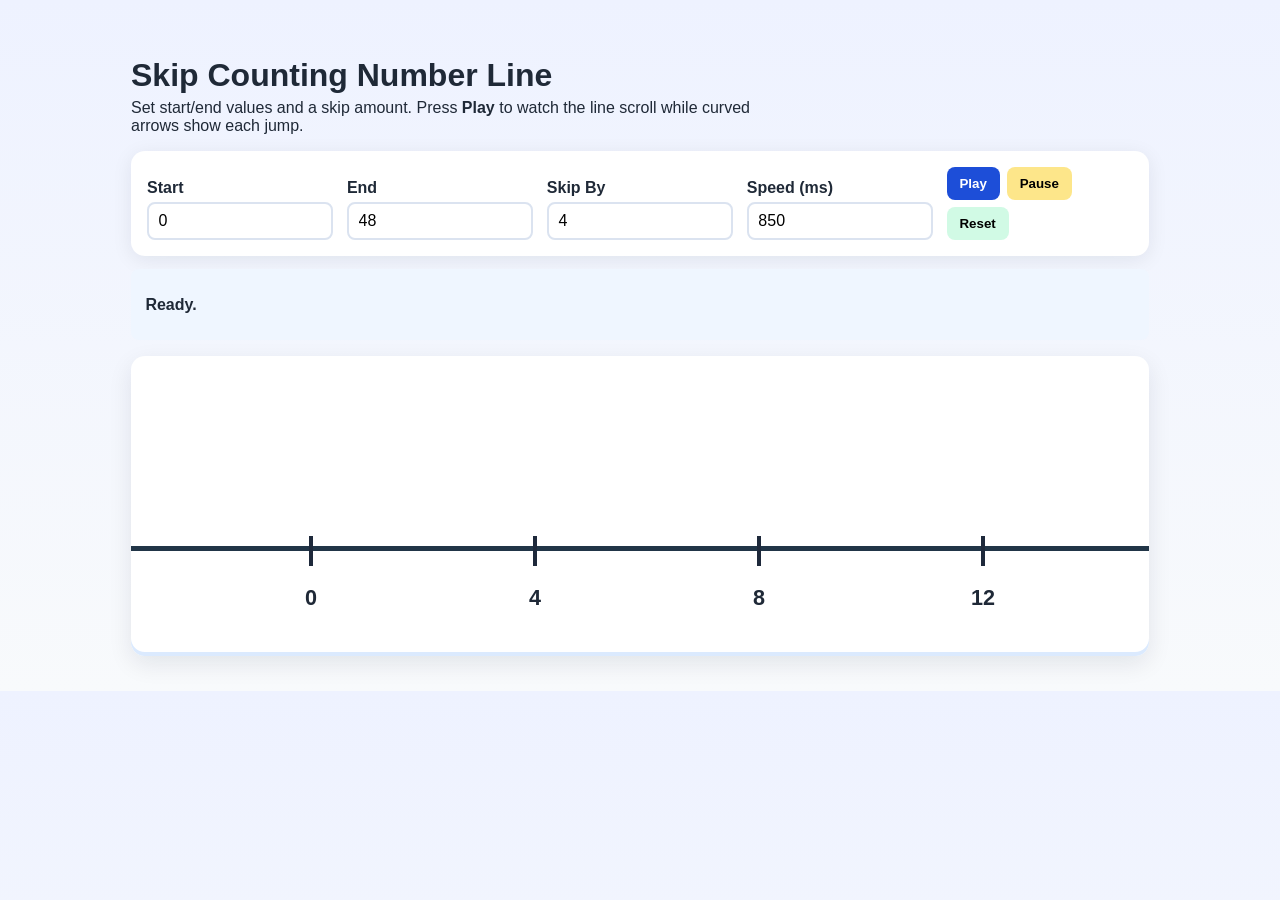
==== index.html @ 838792ab "Build interactive skip-counting number line demo" ====
<!DOCTYPE html>
<html lang="en">
  <head>
    <meta charset="UTF-8" />
    <meta name="viewport" content="width=device-width, initial-scale=1.0" />
    <title>Skip Counting Number Line</title>
    <link rel="stylesheet" href="styles.css" />
  </head>
  <body>
    <main class="app">
      <h1>Skip Counting Number Line</h1>
      <p class="subtitle">
        Set start/end values and a skip amount. Press <strong>Play</strong> to watch the line scroll while curved arrows show each jump.
      </p>

      <form id="controls" class="controls" autocomplete="off">
        <label>
          Start
          <input type="number" id="start" value="0" step="1" />
        </label>
        <label>
          End
          <input type="number" id="end" value="48" step="1" />
        </label>
        <label>
          Skip By
          <input type="number" id="step" value="4" step="1" min="1" />
        </label>
        <label>
          Speed (ms)
          <input type="number" id="speed" value="850" step="50" min="150" />
        </label>
        <div class="actions">
          <button type="submit">Play</button>
          <button type="button" id="pause">Pause</button>
          <button type="button" id="reset">Reset</button>
        </div>
      </form>

      <section class="status-panel">
        <p id="status">Ready.</p>
      </section>

      <section id="viewport" class="viewport" aria-label="Animated number line">
        <div id="track" class="track"></div>
        <svg id="arrowLayer" class="arrow-layer" aria-hidden="true"></svg>
      </section>
    </main>

    <script src="script.js"></script>
  </body>
</html>
---- styles.css ----
:root {
  color-scheme: light;
  --bg: #f6f8ff;
  --panel: #ffffff;
  --line: #213547;
  --accent: #1d4ed8;
  --accent-soft: #93c5fd;
  --text: #1f2937;
}

* {
  box-sizing: border-box;
}

body {
  margin: 0;
  font-family: "Trebuchet MS", "Segoe UI", sans-serif;
  background: linear-gradient(180deg, #eef2ff, #f8fafc);
  color: var(--text);
}

.app {
  max-width: 1050px;
  margin: 1.2rem auto;
  padding: 1rem;
}

h1 {
  margin-bottom: 0.35rem;
}

.subtitle {
  margin-top: 0;
  max-width: 75ch;
}

.controls {
  display: grid;
  grid-template-columns: repeat(auto-fit, minmax(130px, 1fr));
  gap: 0.85rem;
  align-items: end;
  padding: 1rem;
  border-radius: 14px;
  background: var(--panel);
  box-shadow: 0 4px 20px rgba(15, 23, 42, 0.08);
}

.controls label {
  display: flex;
  flex-direction: column;
  gap: 0.3rem;
  font-weight: 600;
}

.controls input {
  border: 2px solid #dbe3f0;
  border-radius: 8px;
  padding: 0.5rem 0.6rem;
  font-size: 1rem;
}

.actions {
  display: flex;
  flex-wrap: wrap;
  gap: 0.45rem;
}

button {
  border: none;
  border-radius: 8px;
  padding: 0.55rem 0.8rem;
  font-weight: 700;
  cursor: pointer;
}

button[type="submit"] {
  background: var(--accent);
  color: white;
}

button#pause {
  background: #fde68a;
}

button#reset {
  background: #d1fae5;
}

.status-panel {
  margin-top: 0.85rem;
  padding: 0.65rem 0.9rem;
  border-radius: 8px;
  background: #eff6ff;
  font-weight: 600;
}

.viewport {
  position: relative;
  margin-top: 1rem;
  height: 300px;
  border-radius: 14px;
  overflow: hidden;
  background: var(--panel);
  box-shadow: inset 0 -4px 0 #dbeafe, 0 8px 24px rgba(15, 23, 42, 0.09);
}

.track {
  position: absolute;
  inset: 0;
}

.baseline {
  position: absolute;
  left: 0;
  right: 0;
  bottom: 105px;
  border-bottom: 5px solid var(--line);
}

.tick {
  position: absolute;
  bottom: 90px;
  width: 4px;
  height: 30px;
  background: #1e293b;
  transform: translateX(-50%);
}

.label {
  position: absolute;
  bottom: 45px;
  transform: translateX(-50%);
  font-size: 1.35rem;
  font-weight: 700;
}

.label.active {
  color: var(--accent);
}

.arrow-layer {
  position: absolute;
  inset: 0;
  pointer-events: none;
}

.skip-arrow {
  fill: none;
  stroke: var(--accent);
  stroke-width: 4;
  stroke-linecap: round;
  stroke-linejoin: round;
  marker-end: url(#arrowhead);
  opacity: 0.9;
  stroke-dasharray: 10 8;
  animation: draw 0.45s ease;
}

@keyframes draw {
  from {
    opacity: 0;
    stroke-dashoffset: 45;
  }
  to {
    opacity: 0.9;
    stroke-dashoffset: 0;
  }
}

.counter {
  position: absolute;
  right: 1rem;
  top: 1rem;
  background: #dbeafe;
  border-radius: 999px;
  padding: 0.35rem 0.8rem;
  font-weight: 700;
}
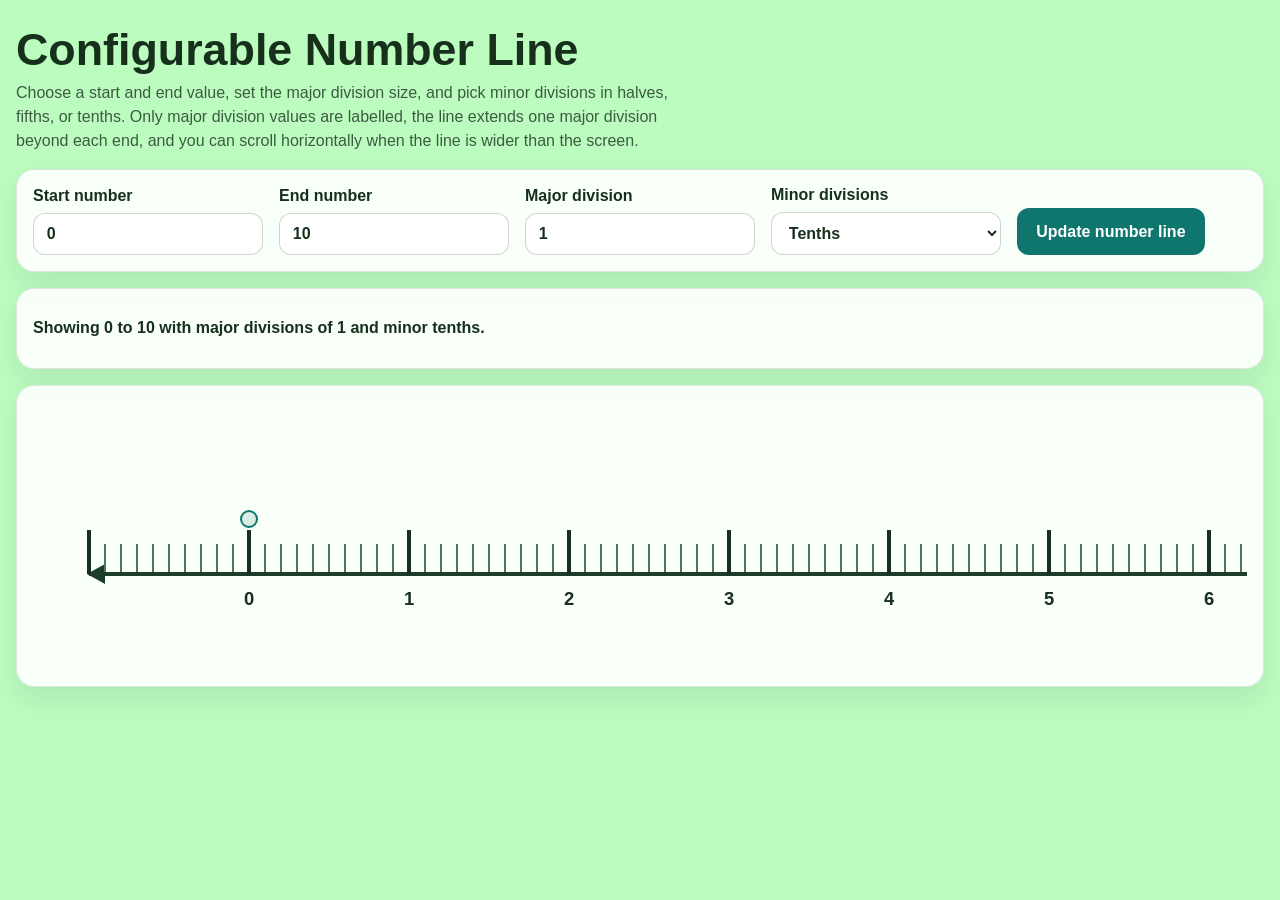
==== commit 87c3b56e: "Build configurable scrollable number line" ====
--- a/index.html
+++ b/index.html
@@ -3,47 +3,58 @@
   <head>
     <meta charset="UTF-8" />
     <meta name="viewport" content="width=device-width, initial-scale=1.0" />
-    <title>Skip Counting Number Line</title>
+    <title>Configurable Number Line</title>
     <link rel="stylesheet" href="styles.css" />
   </head>
   <body>
     <main class="app">
-      <h1>Skip Counting Number Line</h1>
-      <p class="subtitle">
-        Set start/end values and a skip amount. Press <strong>Play</strong> to watch the line scroll while curved arrows show each jump.
-      </p>
+      <header class="hero">
+        <h1>Configurable Number Line</h1>
+        <p class="subtitle">
+          Choose a start and end value, set the major division size, and pick minor divisions in halves,
+          fifths, or tenths. Only major division values are labelled, the line extends one major division
+          beyond each end, and you can scroll horizontally when the line is wider than the screen.
+        </p>
+      </header>
 
       <form id="controls" class="controls" autocomplete="off">
         <label>
-          Start
+          Start number
           <input type="number" id="start" value="0" step="1" />
         </label>
+
         <label>
-          End
-          <input type="number" id="end" value="48" step="1" />
+          End number
+          <input type="number" id="end" value="10" step="1" />
         </label>
+
         <label>
-          Skip By
-          <input type="number" id="step" value="4" step="1" min="1" />
+          Major division
+          <input type="number" id="majorStep" value="1" step="0.1" min="0.1" />
         </label>
+
         <label>
-          Speed (ms)
-          <input type="number" id="speed" value="850" step="50" min="150" />
+          Minor divisions
+          <select id="minorDivisions">
+            <option value="2">Halves</option>
+            <option value="5">Fifths</option>
+            <option value="10" selected>Tenths</option>
+          </select>
         </label>
+
         <div class="actions">
-          <button type="submit">Play</button>
-          <button type="button" id="pause">Pause</button>
-          <button type="button" id="reset">Reset</button>
+          <button type="submit">Update number line</button>
         </div>
       </form>
 
-      <section class="status-panel">
-        <p id="status">Ready.</p>
+      <section class="status-panel" aria-live="polite">
+        <p id="status">Showing 0 to 10 with major divisions of 1 and minor tenths.</p>
       </section>
 
-      <section id="viewport" class="viewport" aria-label="Animated number line">
-        <div id="track" class="track"></div>
-        <svg id="arrowLayer" class="arrow-layer" aria-hidden="true"></svg>
+      <section class="number-line-card">
+        <div id="viewport" class="viewport" aria-label="Scrollable number line">
+          <div id="track" class="track"></div>
+        </div>
       </section>
     </main>
 
--- a/styles.css
+++ b/styles.css
@@ -1,11 +1,13 @@
 :root {
   color-scheme: light;
-  --bg: #f6f8ff;
-  --panel: #ffffff;
-  --line: #213547;
-  --accent: #1d4ed8;
-  --accent-soft: #93c5fd;
-  --text: #1f2937;
+  --bg: #bcfcbf;
+  --panel: rgba(255, 255, 255, 0.9);
+  --text: #16301c;
+  --muted: #3c5c42;
+  --line: #1d3d2b;
+  --major: #173120;
+  --minor: #4d7759;
+  --accent: #0f766e;
 }
 
 * {
@@ -14,165 +16,176 @@
 
 body {
   margin: 0;
-  font-family: "Trebuchet MS", "Segoe UI", sans-serif;
-  background: linear-gradient(180deg, #eef2ff, #f8fafc);
+  min-height: 100vh;
+  font-family: Arial, Helvetica, sans-serif;
+  background: var(--bg);
   color: var(--text);
 }
 
 .app {
-  max-width: 1050px;
-  margin: 1.2rem auto;
-  padding: 1rem;
+  width: min(1400px, calc(100% - 2rem));
+  margin: 0 auto;
+  padding: 1.5rem 0 2rem;
 }
 
-h1 {
-  margin-bottom: 0.35rem;
+.hero h1 {
+  margin: 0 0 0.4rem;
+  font-size: clamp(2rem, 4vw, 2.8rem);
 }
 
 .subtitle {
-  margin-top: 0;
-  max-width: 75ch;
+  max-width: 78ch;
+  margin: 0;
+  line-height: 1.5;
+  color: var(--muted);
+}
+
+.controls,
+.status-panel,
+.number-line-card {
+  margin-top: 1rem;
+  background: var(--panel);
+  border: 1px solid rgba(22, 48, 28, 0.12);
+  border-radius: 18px;
+  box-shadow: 0 12px 28px rgba(17, 24, 39, 0.08);
 }
 
 .controls {
   display: grid;
-  grid-template-columns: repeat(auto-fit, minmax(130px, 1fr));
-  gap: 0.85rem;
+  grid-template-columns: repeat(auto-fit, minmax(180px, 1fr));
+  gap: 1rem;
+  padding: 1rem;
   align-items: end;
-  padding: 1rem;
-  border-radius: 14px;
-  background: var(--panel);
-  box-shadow: 0 4px 20px rgba(15, 23, 42, 0.08);
 }
 
 .controls label {
   display: flex;
   flex-direction: column;
-  gap: 0.3rem;
-  font-weight: 600;
+  gap: 0.45rem;
+  font-weight: 700;
 }
 
-.controls input {
-  border: 2px solid #dbe3f0;
-  border-radius: 8px;
-  padding: 0.5rem 0.6rem;
-  font-size: 1rem;
+.controls input,
+.controls select,
+button {
+  font: inherit;
+}
+
+.controls input,
+.controls select {
+  width: 100%;
+  padding: 0.7rem 0.8rem;
+  border: 1px solid rgba(22, 48, 28, 0.2);
+  border-radius: 12px;
+  background: white;
+  color: var(--text);
 }
 
 .actions {
   display: flex;
-  flex-wrap: wrap;
-  gap: 0.45rem;
 }
 
 button {
   border: none;
-  border-radius: 8px;
-  padding: 0.55rem 0.8rem;
+  border-radius: 12px;
+  padding: 0.9rem 1.2rem;
+  background: var(--accent);
+  color: white;
   font-weight: 700;
   cursor: pointer;
 }
 
-button[type="submit"] {
-  background: var(--accent);
-  color: white;
+.status-panel {
+  padding: 0.9rem 1rem;
+  font-weight: 700;
 }
 
-button#pause {
-  background: #fde68a;
-}
-
-button#reset {
-  background: #d1fae5;
-}
-
-.status-panel {
-  margin-top: 0.85rem;
-  padding: 0.65rem 0.9rem;
-  border-radius: 8px;
-  background: #eff6ff;
-  font-weight: 600;
+.number-line-card {
+  padding: 1rem;
 }
 
 .viewport {
-  position: relative;
-  margin-top: 1rem;
-  height: 300px;
-  border-radius: 14px;
-  overflow: hidden;
-  background: var(--panel);
-  box-shadow: inset 0 -4px 0 #dbeafe, 0 8px 24px rgba(15, 23, 42, 0.09);
+  overflow-x: auto;
+  overflow-y: hidden;
+  padding-bottom: 0.5rem;
 }
 
 .track {
-  position: absolute;
-  inset: 0;
+  position: relative;
+  min-height: 260px;
 }
 
 .baseline {
   position: absolute;
-  left: 0;
-  right: 0;
-  bottom: 105px;
-  border-bottom: 5px solid var(--line);
+  height: 4px;
+  background: var(--line);
+}
+
+.arrow {
+  position: absolute;
+  width: 0;
+  height: 0;
+  border-top: 10px solid transparent;
+  border-bottom: 10px solid transparent;
+}
+
+.arrow-right {
+  border-left: 18px solid var(--line);
+}
+
+.arrow-left {
+  border-right: 18px solid var(--line);
 }
 
 .tick {
   position: absolute;
-  bottom: 90px;
+  transform: translateX(-50%);
+  background: currentColor;
+}
+
+.tick.major {
+  top: 128px;
   width: 4px;
-  height: 30px;
-  background: #1e293b;
-  transform: translateX(-50%);
+  height: 44px;
+  color: var(--major);
+}
+
+.tick.minor {
+  top: 142px;
+  width: 2px;
+  height: 28px;
+  color: var(--minor);
 }
 
 .label {
   position: absolute;
-  bottom: 45px;
+  top: 186px;
   transform: translateX(-50%);
-  font-size: 1.35rem;
+  font-size: 1.15rem;
   font-weight: 700;
+  white-space: nowrap;
 }
 
-.label.active {
-  color: var(--accent);
+.zero-marker {
+  position: absolute;
+  top: 108px;
+  transform: translateX(-50%);
+  width: 18px;
+  height: 18px;
+  border-radius: 999px;
+  background: rgba(15, 118, 110, 0.14);
+  border: 2px solid var(--accent);
 }
 
-.arrow-layer {
-  position: absolute;
-  inset: 0;
-  pointer-events: none;
-}
+@media (max-width: 640px) {
+  .app {
+    width: min(100% - 1rem, 100%);
+    padding-top: 1rem;
+  }
 
-.skip-arrow {
-  fill: none;
-  stroke: var(--accent);
-  stroke-width: 4;
-  stroke-linecap: round;
-  stroke-linejoin: round;
-  marker-end: url(#arrowhead);
-  opacity: 0.9;
-  stroke-dasharray: 10 8;
-  animation: draw 0.45s ease;
-}
-
-@keyframes draw {
-  from {
-    opacity: 0;
-    stroke-dashoffset: 45;
-  }
-  to {
-    opacity: 0.9;
-    stroke-dashoffset: 0;
+  .number-line-card,
+  .controls,
+  .status-panel {
+    border-radius: 14px;
   }
 }
-
-.counter {
-  position: absolute;
-  right: 1rem;
-  top: 1rem;
-  background: #dbeafe;
-  border-radius: 999px;
-  padding: 0.35rem 0.8rem;
-  font-weight: 700;
-}
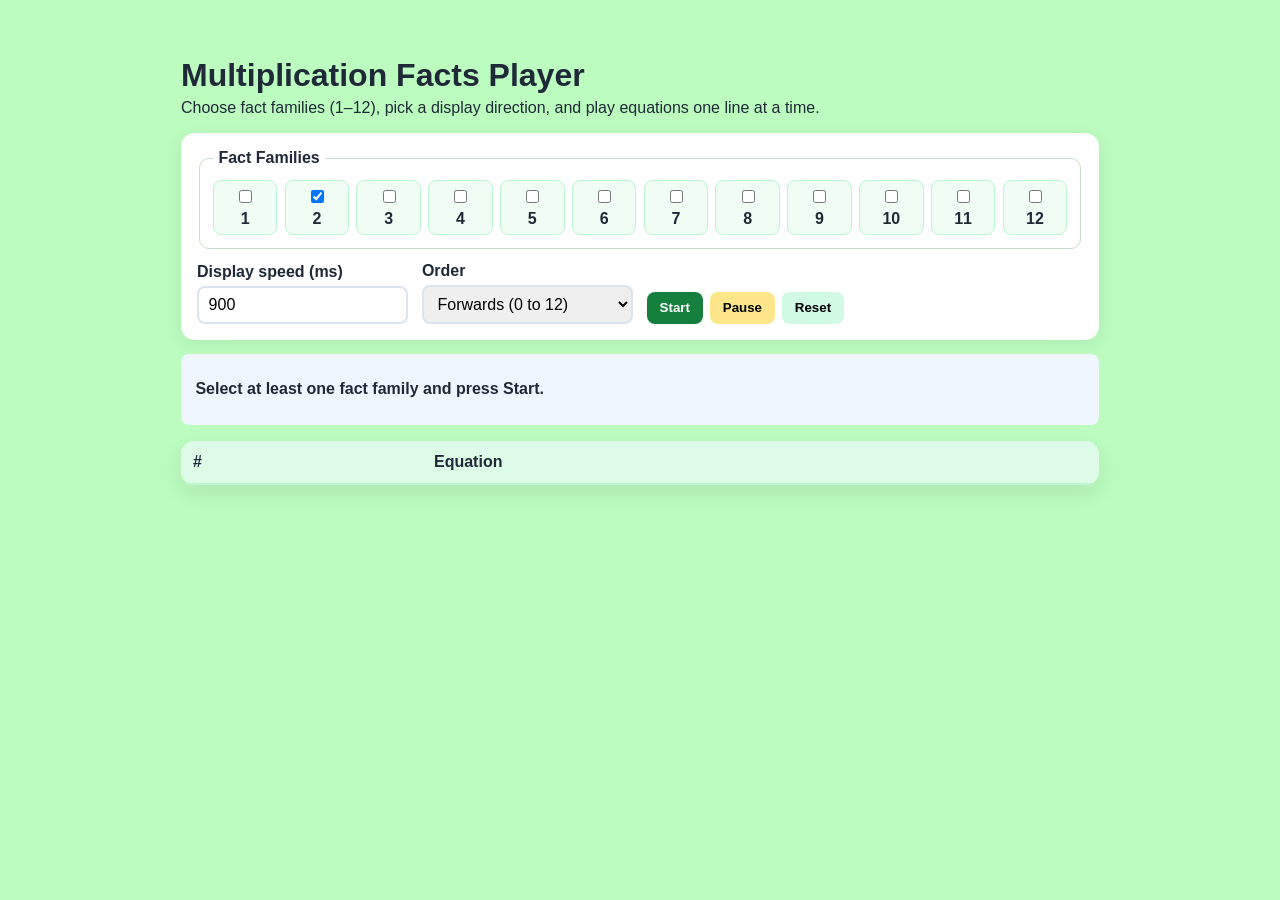
==== commit 8f8404b1: "Add files via upload" ====
--- a/index.html
+++ b/index.html
@@ -3,58 +3,57 @@
   <head>
     <meta charset="UTF-8" />
     <meta name="viewport" content="width=device-width, initial-scale=1.0" />
-    <title>Configurable Number Line</title>
+    <title>Multiplication Facts Player</title>
     <link rel="stylesheet" href="styles.css" />
   </head>
   <body>
     <main class="app">
-      <header class="hero">
-        <h1>Configurable Number Line</h1>
-        <p class="subtitle">
-          Choose a start and end value, set the major division size, and pick minor divisions in halves,
-          fifths, or tenths. Only major division values are labelled, the line extends one major division
-          beyond each end, and you can scroll horizontally when the line is wider than the screen.
-        </p>
-      </header>
+      <h1>Multiplication Facts Player</h1>
+      <p class="subtitle">
+        Choose fact families (1–12), pick a display direction, and play equations one line at a time.
+      </p>
 
       <form id="controls" class="controls" autocomplete="off">
+        <fieldset class="fact-picker">
+          <legend>Fact Families</legend>
+          <div id="factCheckboxes" class="fact-grid"></div>
+        </fieldset>
+
         <label>
-          Start number
-          <input type="number" id="start" value="0" step="1" />
+          Display speed (ms)
+          <input type="number" id="speed" value="900" min="150" step="50" />
         </label>
 
         <label>
-          End number
-          <input type="number" id="end" value="10" step="1" />
-        </label>
-
-        <label>
-          Major division
-          <input type="number" id="majorStep" value="1" step="0.1" min="0.1" />
-        </label>
-
-        <label>
-          Minor divisions
-          <select id="minorDivisions">
-            <option value="2">Halves</option>
-            <option value="5">Fifths</option>
-            <option value="10" selected>Tenths</option>
+          Order
+          <select id="order">
+            <option value="forward">Forwards (0 to 12)</option>
+            <option value="backward">Backwards (12 to 0)</option>
+            <option value="random">Random</option>
           </select>
         </label>
 
         <div class="actions">
-          <button type="submit">Update number line</button>
+          <button type="submit">Start</button>
+          <button type="button" id="pause">Pause</button>
+          <button type="button" id="reset">Reset</button>
         </div>
       </form>
 
-      <section class="status-panel" aria-live="polite">
-        <p id="status">Showing 0 to 10 with major divisions of 1 and minor tenths.</p>
+      <section class="status-panel">
+        <p id="status">Select at least one fact family and press Start.</p>
       </section>
 
-      <section class="number-line-card">
-        <div id="viewport" class="viewport" aria-label="Scrollable number line">
-          <div id="track" class="track"></div>
-        </div>
+      <section class="table-wrap" aria-label="Multiplication facts output">
+        <table>
+          <thead>
+            <tr>
+              <th>#</th>
+              <th>Equation</th>
+            </tr>
+          </thead>
+          <tbody id="factsBody"></tbody>
+        </table>
       </section>
     </main>
 
--- a/styles.css
+++ b/styles.css
@@ -1,13 +1,10 @@
 :root {
   color-scheme: light;
-  --bg: #bcfcbf;
-  --panel: rgba(255, 255, 255, 0.9);
-  --text: #16301c;
-  --muted: #3c5c42;
-  --line: #1d3d2b;
-  --major: #173120;
-  --minor: #4d7759;
-  --accent: #0f766e;
+  --bg: #BCFCBF;
+  --panel: #ffffff;
+  --line: #213547;
+  --accent: #15803d;
+  --text: #1f2937;
 }
 
 * {
@@ -16,176 +13,140 @@
 
 body {
   margin: 0;
-  min-height: 100vh;
-  font-family: Arial, Helvetica, sans-serif;
+  font-family: "Trebuchet MS", "Segoe UI", sans-serif;
   background: var(--bg);
   color: var(--text);
 }
 
 .app {
-  width: min(1400px, calc(100% - 2rem));
-  margin: 0 auto;
-  padding: 1.5rem 0 2rem;
+  max-width: 950px;
+  margin: 1.2rem auto;
+  padding: 1rem;
 }
 
-.hero h1 {
-  margin: 0 0 0.4rem;
-  font-size: clamp(2rem, 4vw, 2.8rem);
+h1 {
+  margin-bottom: 0.35rem;
 }
 
 .subtitle {
-  max-width: 78ch;
-  margin: 0;
-  line-height: 1.5;
-  color: var(--muted);
-}
-
-.controls,
-.status-panel,
-.number-line-card {
-  margin-top: 1rem;
-  background: var(--panel);
-  border: 1px solid rgba(22, 48, 28, 0.12);
-  border-radius: 18px;
-  box-shadow: 0 12px 28px rgba(17, 24, 39, 0.08);
+  margin-top: 0;
 }
 
 .controls {
   display: grid;
-  grid-template-columns: repeat(auto-fit, minmax(180px, 1fr));
-  gap: 1rem;
+  grid-template-columns: repeat(auto-fit, minmax(170px, 1fr));
+  gap: 0.85rem;
+  align-items: end;
   padding: 1rem;
-  align-items: end;
+  border-radius: 14px;
+  background: var(--panel);
+  box-shadow: 0 4px 20px rgba(15, 23, 42, 0.08);
+}
+
+.fact-picker {
+  grid-column: 1 / -1;
+  border: 1px solid #c4dfc8;
+  border-radius: 10px;
+  padding: 0.8rem;
+}
+
+.fact-picker legend {
+  font-weight: 700;
+  padding: 0 0.35rem;
+}
+
+.fact-grid {
+  display: grid;
+  grid-template-columns: repeat(auto-fit, minmax(54px, 1fr));
+  gap: 0.45rem;
+}
+
+.fact-option {
+  display: flex;
+  align-items: center;
+  gap: 0.3rem;
+  background: #f0fdf4;
+  border: 1px solid #bbf7d0;
+  border-radius: 8px;
+  padding: 0.35rem 0.45rem;
+  font-weight: 700;
 }
 
 .controls label {
   display: flex;
   flex-direction: column;
-  gap: 0.45rem;
-  font-weight: 700;
-}
-
-.controls input,
-.controls select,
-button {
-  font: inherit;
+  gap: 0.3rem;
+  font-weight: 600;
 }
 
 .controls input,
 .controls select {
-  width: 100%;
-  padding: 0.7rem 0.8rem;
-  border: 1px solid rgba(22, 48, 28, 0.2);
-  border-radius: 12px;
-  background: white;
-  color: var(--text);
+  border: 2px solid #dbe3f0;
+  border-radius: 8px;
+  padding: 0.5rem 0.6rem;
+  font-size: 1rem;
 }
 
 .actions {
   display: flex;
+  flex-wrap: wrap;
+  gap: 0.45rem;
 }
 
 button {
   border: none;
-  border-radius: 12px;
-  padding: 0.9rem 1.2rem;
-  background: var(--accent);
-  color: white;
+  border-radius: 8px;
+  padding: 0.55rem 0.8rem;
   font-weight: 700;
   cursor: pointer;
 }
 
-.status-panel {
-  padding: 0.9rem 1rem;
-  font-weight: 700;
+button[type="submit"] {
+  background: var(--accent);
+  color: white;
 }
 
-.number-line-card {
-  padding: 1rem;
+button#pause {
+  background: #fde68a;
 }
 
-.viewport {
-  overflow-x: auto;
-  overflow-y: hidden;
-  padding-bottom: 0.5rem;
+button#reset {
+  background: #d1fae5;
 }
 
-.track {
-  position: relative;
-  min-height: 260px;
+.status-panel {
+  margin-top: 0.85rem;
+  padding: 0.65rem 0.9rem;
+  border-radius: 8px;
+  background: #eff6ff;
+  font-weight: 600;
 }
 
-.baseline {
-  position: absolute;
-  height: 4px;
-  background: var(--line);
+.table-wrap {
+  margin-top: 1rem;
+  background: var(--panel);
+  border-radius: 14px;
+  box-shadow: 0 8px 24px rgba(15, 23, 42, 0.09);
+  max-height: 420px;
+  overflow: auto;
 }
 
-.arrow {
-  position: absolute;
-  width: 0;
-  height: 0;
-  border-top: 10px solid transparent;
-  border-bottom: 10px solid transparent;
+table {
+  width: 100%;
+  border-collapse: collapse;
 }
 
-.arrow-right {
-  border-left: 18px solid var(--line);
+thead th {
+  position: sticky;
+  top: 0;
+  background: #dcfce7;
+  text-align: left;
+  padding: 0.75rem;
+  border-bottom: 2px solid #bbf7d0;
 }
 
-.arrow-left {
-  border-right: 18px solid var(--line);
+tbody td {
+  padding: 0.65rem 0.75rem;
+  border-bottom: 1px solid #e5e7eb;
+  font-size: 1.08rem;
 }
-
-.tick {
-  position: absolute;
-  transform: translateX(-50%);
-  background: currentColor;
-}
-
-.tick.major {
-  top: 128px;
-  width: 4px;
-  height: 44px;
-  color: var(--major);
-}
-
-.tick.minor {
-  top: 142px;
-  width: 2px;
-  height: 28px;
-  color: var(--minor);
-}
-
-.label {
-  position: absolute;
-  top: 186px;
-  transform: translateX(-50%);
-  font-size: 1.15rem;
-  font-weight: 700;
-  white-space: nowrap;
-}
-
-.zero-marker {
-  position: absolute;
-  top: 108px;
-  transform: translateX(-50%);
-  width: 18px;
-  height: 18px;
-  border-radius: 999px;
-  background: rgba(15, 118, 110, 0.14);
-  border: 2px solid var(--accent);
-}
-
-@media (max-width: 640px) {
-  .app {
-    width: min(100% - 1rem, 100%);
-    padding-top: 1rem;
-  }
-
-  .number-line-card,
-  .controls,
-  .status-panel {
-    border-radius: 14px;
-  }
-}
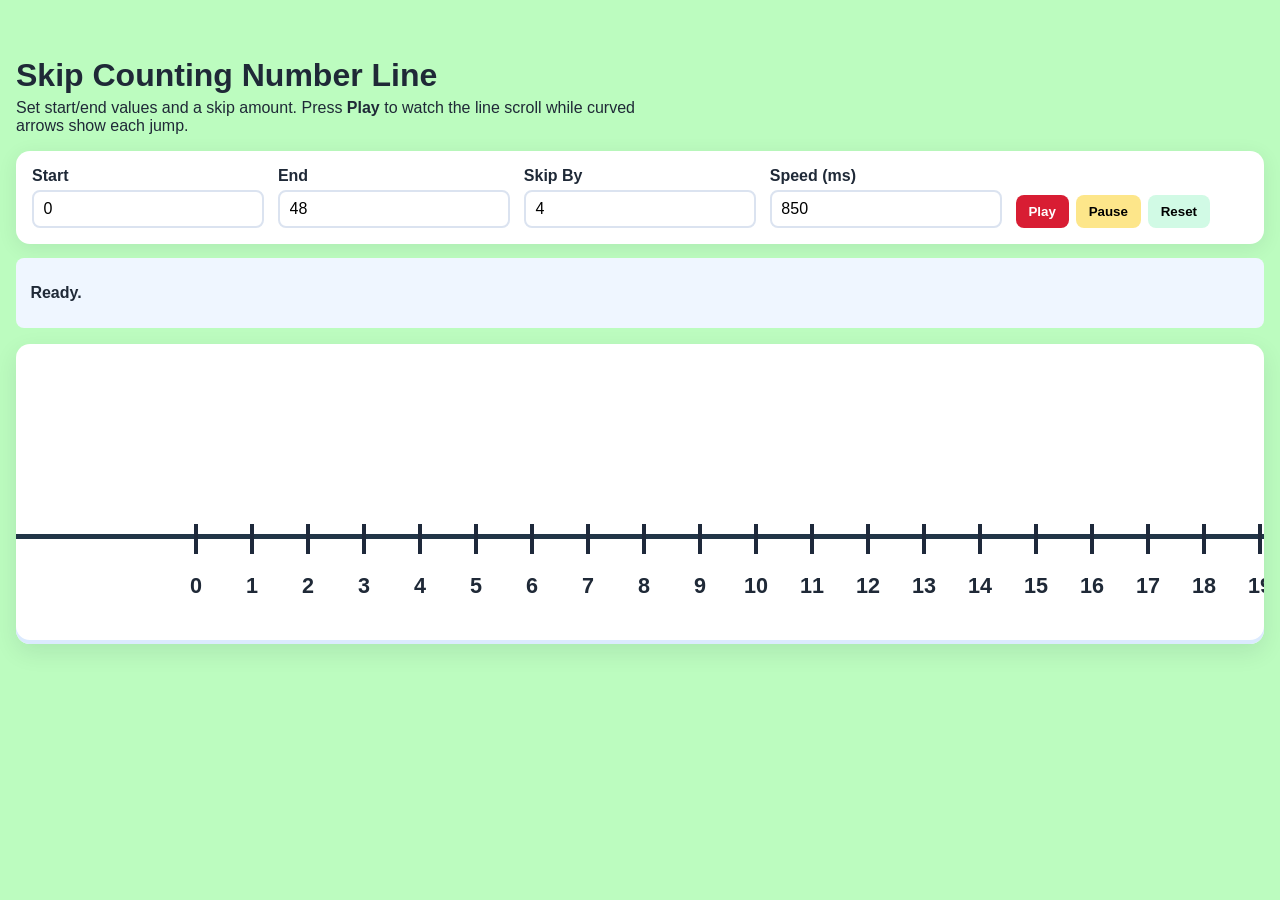
==== commit 2e11f3df: "Add files via upload" ====
--- a/index.html
+++ b/index.html
@@ -3,57 +3,47 @@
   <head>
     <meta charset="UTF-8" />
     <meta name="viewport" content="width=device-width, initial-scale=1.0" />
-    <title>Multiplication Facts Player</title>
+    <title>Skip Counting Number Line</title>
     <link rel="stylesheet" href="styles.css" />
   </head>
   <body>
     <main class="app">
-      <h1>Multiplication Facts Player</h1>
+      <h1>Skip Counting Number Line</h1>
       <p class="subtitle">
-        Choose fact families (1–12), pick a display direction, and play equations one line at a time.
+        Set start/end values and a skip amount. Press <strong>Play</strong> to watch the line scroll while curved arrows show each jump.
       </p>
 
       <form id="controls" class="controls" autocomplete="off">
-        <fieldset class="fact-picker">
-          <legend>Fact Families</legend>
-          <div id="factCheckboxes" class="fact-grid"></div>
-        </fieldset>
-
         <label>
-          Display speed (ms)
-          <input type="number" id="speed" value="900" min="150" step="50" />
+          Start
+          <input type="number" id="start" value="0" step="1" />
         </label>
-
         <label>
-          Order
-          <select id="order">
-            <option value="forward">Forwards (0 to 12)</option>
-            <option value="backward">Backwards (12 to 0)</option>
-            <option value="random">Random</option>
-          </select>
+          End
+          <input type="number" id="end" value="48" step="1" />
         </label>
-
+        <label>
+          Skip By
+          <input type="number" id="step" value="4" step="1" min="1" />
+        </label>
+        <label>
+          Speed (ms)
+          <input type="number" id="speed" value="850" step="50" min="150" />
+        </label>
         <div class="actions">
-          <button type="submit">Start</button>
+          <button type="submit">Play</button>
           <button type="button" id="pause">Pause</button>
           <button type="button" id="reset">Reset</button>
         </div>
       </form>
 
       <section class="status-panel">
-        <p id="status">Select at least one fact family and press Start.</p>
+        <p id="status">Ready.</p>
       </section>
 
-      <section class="table-wrap" aria-label="Multiplication facts output">
-        <table>
-          <thead>
-            <tr>
-              <th>#</th>
-              <th>Equation</th>
-            </tr>
-          </thead>
-          <tbody id="factsBody"></tbody>
-        </table>
+      <section id="viewport" class="viewport" aria-label="Animated number line">
+        <div id="track" class="track"></div>
+        <svg id="arrowLayer" class="arrow-layer" aria-hidden="true"></svg>
       </section>
     </main>
 
--- a/styles.css
+++ b/styles.css
@@ -1,9 +1,10 @@
 :root {
   color-scheme: light;
-  --bg: #BCFCBF;
+  --bg: #f6f8ff;
   --panel: #ffffff;
   --line: #213547;
-  --accent: #15803d;
+  --accent: #d81d33;
+  --accent-soft: #93c5fd;
   --text: #1f2937;
 }
 
@@ -14,12 +15,12 @@
 body {
   margin: 0;
   font-family: "Trebuchet MS", "Segoe UI", sans-serif;
-  background: var(--bg);
+  background: #BCFCBF;
   color: var(--text);
 }
 
 .app {
-  max-width: 950px;
+  max-width: 1500px;
   margin: 1.2rem auto;
   padding: 1rem;
 }
@@ -30,46 +31,18 @@
 
 .subtitle {
   margin-top: 0;
+  max-width: 75ch;
 }
 
 .controls {
   display: grid;
-  grid-template-columns: repeat(auto-fit, minmax(170px, 1fr));
+  grid-template-columns: repeat(auto-fit, minmax(130px, 1fr));
   gap: 0.85rem;
   align-items: end;
   padding: 1rem;
   border-radius: 14px;
   background: var(--panel);
   box-shadow: 0 4px 20px rgba(15, 23, 42, 0.08);
-}
-
-.fact-picker {
-  grid-column: 1 / -1;
-  border: 1px solid #c4dfc8;
-  border-radius: 10px;
-  padding: 0.8rem;
-}
-
-.fact-picker legend {
-  font-weight: 700;
-  padding: 0 0.35rem;
-}
-
-.fact-grid {
-  display: grid;
-  grid-template-columns: repeat(auto-fit, minmax(54px, 1fr));
-  gap: 0.45rem;
-}
-
-.fact-option {
-  display: flex;
-  align-items: center;
-  gap: 0.3rem;
-  background: #f0fdf4;
-  border: 1px solid #bbf7d0;
-  border-radius: 8px;
-  padding: 0.35rem 0.45rem;
-  font-weight: 700;
 }
 
 .controls label {
@@ -79,8 +52,7 @@
   font-weight: 600;
 }
 
-.controls input,
-.controls select {
+.controls input {
   border: 2px solid #dbe3f0;
   border-radius: 8px;
   padding: 0.5rem 0.6rem;
@@ -122,31 +94,88 @@
   font-weight: 600;
 }
 
-.table-wrap {
+.viewport {
+  position: relative;
   margin-top: 1rem;
+  height: 300px;
+  border-radius: 14px;
+  overflow: hidden;
   background: var(--panel);
-  border-radius: 14px;
-  box-shadow: 0 8px 24px rgba(15, 23, 42, 0.09);
-  max-height: 420px;
-  overflow: auto;
+  box-shadow: inset 0 -4px 0 #dbeafe, 0 8px 24px rgba(15, 23, 42, 0.09);
 }
 
-table {
-  width: 100%;
-  border-collapse: collapse;
+.track {
+  position: absolute;
+  inset: 0;
 }
 
-thead th {
-  position: sticky;
-  top: 0;
-  background: #dcfce7;
-  text-align: left;
-  padding: 0.75rem;
-  border-bottom: 2px solid #bbf7d0;
+.baseline {
+  position: absolute;
+  left: 0;
+  right: 0;
+  bottom: 105px;
+  border-bottom: 5px solid var(--line);
 }
 
-tbody td {
-  padding: 0.65rem 0.75rem;
-  border-bottom: 1px solid #e5e7eb;
-  font-size: 1.08rem;
+.tick {
+  position: absolute;
+  bottom: 90px;
+  width: 4px;
+  height: 30px;
+  background: #1e293b;
+  transform: translateX(-50%);
 }
+
+.label {
+  position: absolute;
+  bottom: 45px;
+  transform: translateX(-50%);
+  font-size: 1.35rem;
+  font-weight: 700;
+}
+
+.label.active {
+  color: var(--accent);
+}
+
+.arrow-layer {
+  position: absolute;
+  left: 0;
+  top: 0;
+  height: 100%;
+  pointer-events: none;
+  overflow: visible;
+}
+
+.skip-arrow {
+  fill: none;
+  stroke: var(--accent);
+  stroke-width: 4;
+  stroke-linecap: round;
+  stroke-linejoin: round;
+  marker-end: url(#arrowhead);
+  opacity: 0.9;
+  stroke-dasharray: 10 8;
+  animation: draw 0.45s ease;
+}
+
+@keyframes draw {
+  from {
+    opacity: 0;
+    stroke-dashoffset: 45;
+  }
+  to {
+    opacity: 0.9;
+    stroke-dashoffset: 0;
+  }
+}
+
+.counter {
+  position: absolute;
+  right: 1rem;
+  top: 1rem;
+  background: #dbeafe;
+  border-radius: 999px;
+  padding: 0.35rem 0.8rem;
+  font-weight: 700;
+}
